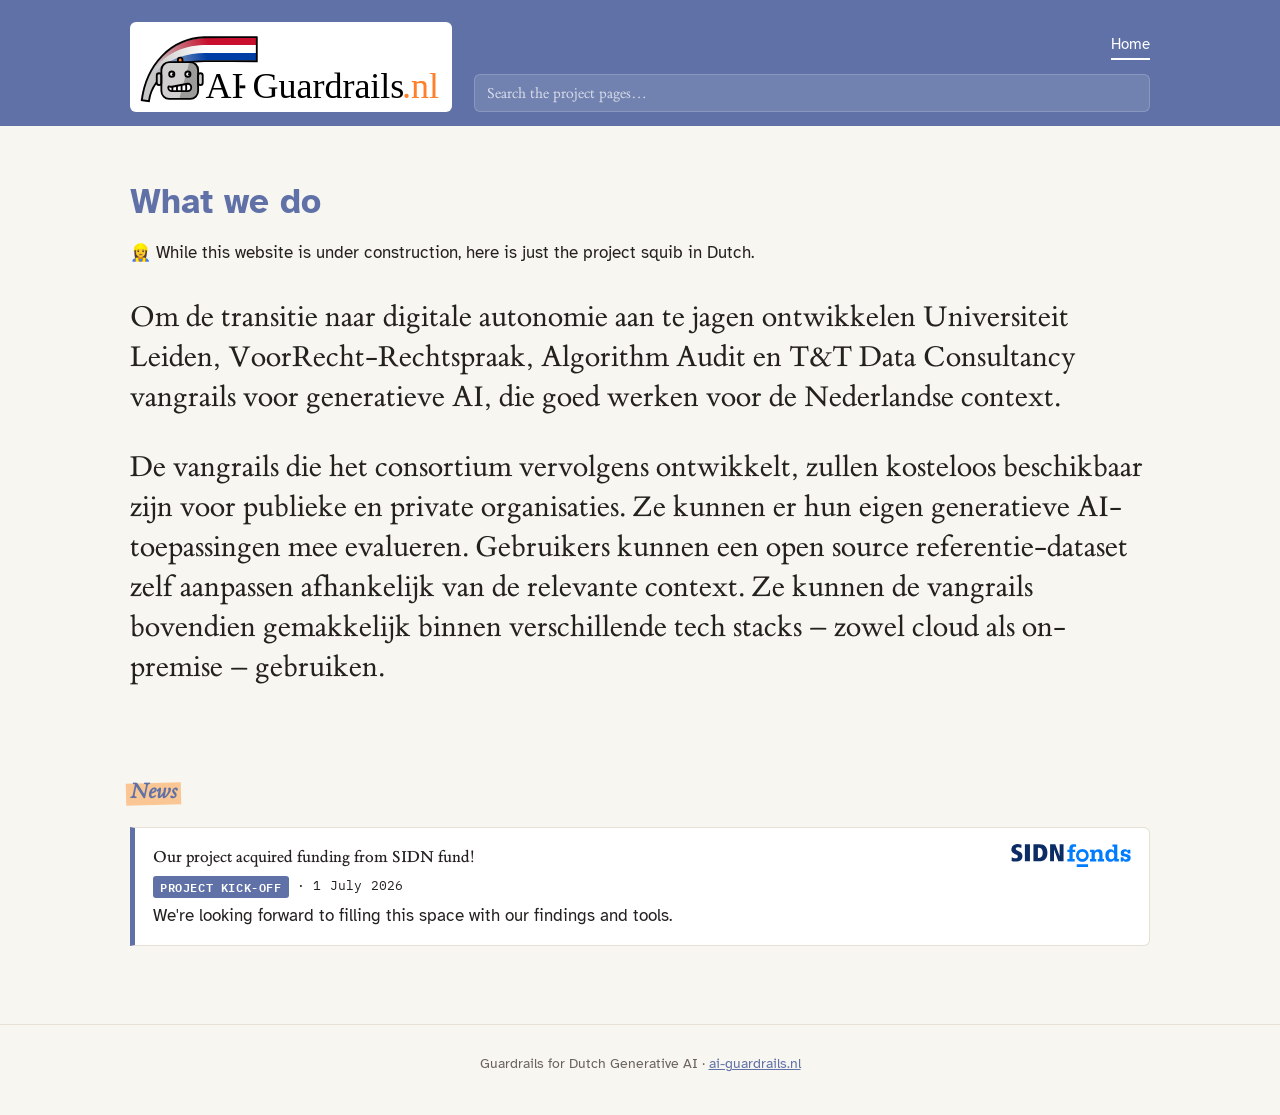
==== index.html @ fc4ebc0b "basic page adapted from humaneai.nl" ====
<!DOCTYPE html>
<html lang="en">
<head>
<meta charset="utf-8">
<meta name="viewport" content="width=device-width, initial-scale=1">
<title>Humane AI Network</title>
<link rel="stylesheet" href="style.css">
</head>
<body>

<header class="site-header">
  <!-- Search is first in the DOM so one Tab reaches it; CSS `order` keeps it
       visually below the nav. (Tab order follows DOM, not visual order.) -->
  <div class="searchbar" role="search">
    <div class="search-field">
      <input type="search" id="search-input" autocomplete="off"
             placeholder="Search the project pages…" aria-label="Search the project pages">
      <span class="scopes" aria-label="Limit search to" hidden>
        <label><input type="checkbox" class="scope" value="news" checked> News</label>
        <label><input type="checkbox" class="scope" value="members" checked> Members</label>
        <label><input type="checkbox" class="scope" value="research" checked> Research</label>
        <label><input type="checkbox" class="scope" value="activities" checked> Activities</label>
      </span>
    </div>
  </div>
  <nav class="nav">
    <a class="brand" href="index.html" aria-label="Humane AI">
      <span class="brand-logo" role="img" aria-label="Guardrails for Dutch Generative AI"></span>
    </a>
        <a href="index.html" aria-current="page">Home</a>
  </nav>
</header>

<div id="search-results" class="results" hidden>
  <div class="results-inner">
    <h2>Search results</h2>
    <p id="search-status" class="results-status" role="status" aria-live="polite"></p>
    <ul class="items" id="search-list"></ul>
  </div>
</div>

<div id="page">
<section class="hero">
  <h1>What we do</h1>
  <p>👷‍♀️ While this website is under construction, here is just the project squib in Dutch.</p>
  <p class="lead">
  Om de transitie naar digitale autonomie aan te jagen ontwikkelen Universiteit Leiden, VoorRecht-Rechtspraak, Algorithm Audit en T&T Data Consultancy vangrails voor generatieve AI, die goed werken voor de Nederlandse context.
  </p>
  <p class="lead">
    De vangrails die het consortium vervolgens ontwikkelt, zullen kosteloos beschikbaar zijn voor publieke en private organisaties. Ze kunnen er hun eigen generatieve AI-toepassingen mee evalueren. Gebruikers kunnen een open source referentie-dataset zelf aanpassen afhankelijk van de relevante context. Ze kunnen de vangrails bovendien gemakkelijk binnen verschillende tech stacks – zowel cloud als on-premise – gebruiken.
  </p>
</section>

<main>
  <section>
    <h2>News</h2>
    <ul class="items">
      <li class="card" data-keywords="SIDN, funding, project, vangrails, kick-off, start">
        <div class="item-body">
          <h3><a href="https://www.sidnfonds.nl/projecten/vangrails-voor-nederlandse-generatieve-ai">Our project acquired funding from SIDN fund!</a></h3>
          <p class="meta"><span class="tag">Project kick-off</span> &middot; 1 July 2026</p>
          <p class="excerpt">We're looking forward to filling this space with our findings and tools.</p>
        </div>
        <img class="thumb" src="img/events/sidn.svg" alt="">
      </li>
    </ul>
  </section>
</main>
</div>

<footer class="site-footer">
  Guardrails for Dutch Generative AI &middot; <a href="index.html">ai-guardrails.nl</a>
</footer>

<script src="script.js" defer></script>
</body>
</html>
---- style.css ----
/* ==========================================================================
   Fonts
   ========================================================================== */

/* Atkinson Hyperlegible — body sans */
@import url('https://fonts.googleapis.com/css2?family=Atkinson+Hyperlegible:wght@400;700&display=swap');

/* IBM Plex Mono — mono, used for accented small text (tags, meta) */
@import url('https://fonts.googleapis.com/css2?family=IBM+Plex+Mono:wght@400;600&display=swap');

/* ETBembo — Roman, lining figures (default running text / headings) */
@font-face {
  font-family: "ETBembo";
  src:
    url("fonts/ETBembo-RomanLF.woff2") format("woff2"),
    url("fonts/ETBembo-RomanLF.woff") format("woff"),
    url("fonts/ETBembo-RomanLF.otf") format("opentype");
  font-style: normal;
  font-weight: 400;
  font-display: swap;
}


@font-face {
  font-family: "ETBembo";
  src:
    url("fonts/ETBembo-SemiBoldOSF.woff2") format("woff2"),
    url("fonts/ETBembo-SemiBoldOSF.woff") format("woff"),
    url("fonts/ETBembo-SemiBoldOSF.otf") format("opentype");
  font-style: bold;
  font-weight: 600;
  font-display: swap;
}

/* ETBembo Display — Italic display cut */
@font-face {
  font-family: "ETBembo";
  src:
    url("fonts/ETBembo-DisplayItalic.woff2") format("woff2"),
    url("fonts/ETBembo-DisplayItalic.woff") format("woff"),
    url("fonts/ETBembo-DisplayItalic.otf") format("opentype");
  font-style: italic;
  font-weight: 400;
  font-display: swap;
}

:root {
  /* ---- Palette ---- */
  --purple: #5f71a6;
  --purple-dark: #703404;
  --orange: #fc9f49;
  --plum: #8b4f8f;
  --umber: #a76a55;
  --ochre: #c98a2d;
  --paper: #f8f6f1;
  --ink: #24211f;

  --bg: var(--paper);
  --surface: #ffffff;
  --text: var(--ink);
  --muted: #6b625c;
  --border: #e6e0d5;
  --accent: var(--orange); /* replaces the old neon-lime accent */

  /* ---- Fonts ---- */
  --font-sans: "Atkinson Hyperlegible", system-ui, -apple-system, "Segoe UI", Roboto, Helvetica, Arial, sans-serif;
  --font-serif: "ETBembo", Georgia, serif;
  --font-serif-osf: "ETBembo OSF", Georgia, serif;
  --font-display: "ETBembo Display", Georgia, serif;
  --font-mono: "IBM Plex Mono", ui-monospace, "SFMono-Regular", Menlo, Consolas, monospace;

  /* ---- Header metrics ---- */
  --shell-max: 1060px;
  --shell-pad: 20px;                 /* left/right gutter shared by nav + searchbar */
  --nav-h: 64px;                     /* the menu row */
  --search-gap: 10px;                /* purple between menu row and search field */
  --input-h: 38px;                   /* fixed, so the logo can align to it */
  --search-pad-b: 14px;              /* purple below the search field */
  /* Logo scales continuously with the viewport rather than in breakpoint steps,
     and is anchored by its top edge so it stays put as it shrinks. That top is
     chosen so at full size its bottom lands on the bottom of the search field. */
  --logo-max: 90px;
  --logo-h: clamp(36px, 8.5vw, var(--logo-max));
  --logo-ar: 3.5762;                 /* 410.53 / 114.8 */
  --logo-w: calc(var(--logo-h) * var(--logo-ar));
  --logo-gutter: calc(var(--logo-w) + 22px);   /* space the logo claims on the left */
  --logo-top: calc(var(--nav-h) + var(--search-gap) + var(--input-h)
                   - var(--logo-max));         /* = 22px */
}

* { box-sizing: border-box; }

html { scroll-behavior: smooth; }

body {
  margin: 0;
  background: var(--bg);
  color: var(--text);
  font-family: var(--font-sans);
  font-size: 17px;
  line-height: 1.6;
}

a { color: var(--purple); }

/* ---------- Header / nav ---------- */
.site-header {
  background: var(--purple);
  color: #fff;
  position: sticky;
  top: 0;
  z-index: 10;
  display: flex;
  flex-direction: column;
}
.searchbar { order: 1; }   /* visually below the nav, though first in the DOM */
.nav {
  width: 100%;
  max-width: var(--shell-max);
  margin: 0 auto;
  height: var(--nav-h);
  padding: 0 var(--shell-pad) 4px calc(var(--shell-pad) + var(--logo-gutter));
  display: flex;
  flex-wrap: wrap;
  justify-content: flex-end;
  /* Links sit low in the row rather than centred in it: the logo hangs well
     below the row, so bottom-aligning puts them nearer its middle. */
  align-items: flex-end;
  gap: 12px 22px;
}
/* The logo is taller than the nav row, so it is taken out of flow and pinned by
   its top-left corner, hanging across both header rows. Out of flow it is also
   exactly its own size, so the link's clickable box matches the image (a margin
   used to add 12px on top); .nav and .searchbar keep clear of it with matching
   left padding. */
.brand {
  position: absolute;
  left: max(var(--shell-pad), calc(50% - var(--shell-max) / 2 + var(--shell-pad)));
  top: var(--logo-top);
  display: flex;
  align-items: center;
}
.brand-logo {
  display: block;
  height: var(--logo-h);
  width: var(--logo-w);
  box-sizing: border-box;
  background-color: #fff;
  background-image: url("img/logo.svg");
  background-repeat: no-repeat;
  background-position: center;
  background-size: contain;
  border-radius: 6px;
  /* Proportional to the logo, so the white box scales with it rather than
     snapping at a breakpoint (4px/10px at the full 90px height). */
  padding: calc(var(--logo-h) * 0.045) calc(var(--logo-h) * 0.11);
}
.nav a:not(.brand) {
  color: #e9def9;
  text-decoration: none;
  font-size: 0.95rem;
  padding-bottom: 2px;
  border-bottom: 2px solid transparent;
}
.nav a:not(.brand):hover { color: #fff; }
.nav a[aria-current="page"] {
  color: #fff;
  border-bottom-color: #fff;
}

/* ---------- Layout ---------- */
main {
  max-width: 1060px;
  margin: 0 auto;
  padding: 24px 20px 64px;
}
.hero {
  max-width: 1060px;
  margin: 0 auto;
  padding: 56px 20px 8px;
}
.hero h1 {
  font-family: var(--font-sans-serif);
  color: var(--purple);
  font-size: 2.2rem;
  margin: 0 0 0.4em;
  line-height: 1.15;
}
.lead {
  font-size: 1.88rem;
  line-height: 2.5rem;
  color: var(--text);
  font-family: var(--font-serif);

}

h2 {
  font-family: var(--font-serif);
  color: var(--purple);
  font-style: italic;
  font-size: 1.4rem;
  margin: 2.4em 0 0.8em;
}
section:first-of-type h2 { margin-top: 1.1em; }

/* Fake highlighter marker behind section headings */
h2 {
  position: relative;
  z-index: 0;
  display: inline-block;
}
h2::before {
  content: "";
  position: absolute;
  z-index: -1;
  left: -0.18em;
  right: -0.18em;
  bottom: 0.18em;
  height: 1em;
  background: var(--accent);
  opacity: 0.55;
  transform: rotate(-1.4deg);
}

/* ---------- News / item lists ---------- */
.items { list-style: none; margin: 0; padding: 0; }
.items li {
  display: flex;
  gap: 16px;
  align-items: flex-start;
  background: var(--surface);
  border: 1px solid var(--border);
  border-left: 5px solid var(--purple);
  border-radius: 0px 6px 6px 0px;
  padding: 16px 18px;
  margin-bottom: 14px;
}
.thumb {
  width: 120px;
  height: auto;
  object-fit: contain;
  border-radius: 6px;
  flex-shrink: 0;
}
.thumb.avatar {        /* square headshots, shown as round portraits */
  width: 100px;
  height: 100px;
  border-radius: 50%;
}
.item-body { flex: 1; min-width: 0; }
.item-body > :first-child { margin-top: 0; }

/* Clickable tiles */
.items li.card {
  cursor: pointer;
  transition: border-color 0.15s, box-shadow 0.15s;
}
.items li.card:hover {
  border-left-color: var(--purple-dark);
  box-shadow: 0 2px 12px rgba(107, 63, 160, 0.12);
}
/* Tiles without a detail URL: not a link, so no pointer/hover affordance */
.items li.card:not([data-href]) { cursor: default; }
.items li.card:not([data-href]):hover {
  border-left-color: var(--purple);
  box-shadow: none;
}

/* Excerpt: clamped to two lines; click to reveal the rest, but only when there
   is a rest to reveal — script.js adds .expandable to the ones that overflow. */
.excerpt {
  margin: 6px 0 0;
  display: -webkit-box;
  -webkit-box-orient: vertical;
  -webkit-line-clamp: 2;
  line-clamp: 2;
  overflow: hidden;
}
.excerpt.expandable { cursor: pointer; }
.excerpt.expanded {
  display: block;
  -webkit-line-clamp: unset;
  overflow: visible;
}
.items h3 {
  font-family: var(--font-serif);
  margin: 0 0 4px;
  font-size: 1.05rem;
}
.items h3 a { color: inherit; text-decoration: none; }
.items h3 a:hover { text-decoration: underline; }

/* Accented small text: tag badges + meta lines, set in mono for a
   deliberate "label" contrast against the serif/sans body text */
.tag {
  display: inline-block;
  font-family: var(--font-mono);
  font-size: 0.72rem;
  font-weight: 600;
  letter-spacing: 0.6px;
  text-transform: uppercase;
  color: #fff;
  background: var(--purple);
  border-radius: 3px;
  padding: 2px 7px;
  vertical-align: middle;
}
.meta {
  font-family: var(--font-mono);
  color: var(--muted);
  font-size: 0.82rem;
  letter-spacing: 0.2px;
  margin: 0 0 6px;
}
.items p { margin: 4px 0 0; color: var(--text); }

/* ---------- Institution logo grid ---------- */
.logos {
  list-style: none;
  margin: 0;
  padding: 0;
  display: grid;
  grid-template-columns: repeat(auto-fill, minmax(210px, 1fr));
  gap: 12px;
  align-items: center;
}
.logos li {
  background: var(--surface);
  border: 1px solid var(--border);
  border-radius: 8px;
  padding: 10px 14px;
  text-align: center;
}
.logos a {
  display: flex;
  align-items: center;
  justify-content: center;
}
.logos img {
  max-width: 100%;
  max-height: 170px;
  width: auto;
  height: auto;
}

/* ---------- Search ---------- */
[hidden] { display: none !important; }   /* let `hidden` win over flex/grid */

/* Sits in the row below the nav, but starts clear of the overhanging logo and
   runs to the same right gutter as the nav links. */
.searchbar {
  width: 100%;
  max-width: var(--shell-max);
  margin: var(--search-gap) auto 0;
  padding: 0 var(--shell-pad) var(--search-pad-b)
             calc(var(--shell-pad) + var(--logo-gutter));
  display: flex;
  justify-content: flex-end;
}
.search-field {
  width: 100%;
}
#search-input {
  font-family: var(--font-serif);
  width: 100%;
  height: var(--input-h);
  font-size: 0.95rem;
  padding: 8px 12px;
  border: 1px solid rgba(255, 255, 255, 0.18);
  border-radius: 6px;
  background: rgba(255, 255, 255, 0.12);   /* slightly lighter purple at rest */
  color: #fff;
  transition: background 0.15s, color 0.15s, border-color 0.15s;
}
#search-input::placeholder { color: rgba(255, 255, 255, 0.7); }
.search-field { position: relative; }
/* "engaged" = has text, or focus is within the bar (JS toggles .active) → light purple */
.searchbar.active #search-input,
#search-input:focus {
  outline: none;
  background: #ecdff5;
  color: var(--text);
  border-color: #ecdff5;
}
.searchbar.active #search-input::placeholder,
#search-input:focus::placeholder { color: var(--muted); }

.results-inner {
  max-width: 1060px;
  margin: 0 auto;
  padding: 40px 20px 64px;
}
.results-inner h2 { margin-top: 0; }

/* Scope checkboxes overlaid on the right of the search field; revealed once the
   field is engaged (see .searchbar.active), and they stay while you use it. */
.scopes {
  position: absolute;
  top: 50%;
  right: 10px;
  transform: translateY(-50%);
  display: none;
  flex-wrap: nowrap;
  gap: 0 14px;
  font-family: var(--font-mono);
  font-size: 0.62rem;
  color: var(--muted);
  --fits: 1;   /* read by script.js; cleared at the stacking breakpoint */
}
.searchbar.active .scopes { display: flex; }
.scopes label {
  display: inline-flex;
  align-items: center;
  gap: 2px;
  cursor: pointer;
  white-space: nowrap;
}
.scopes input {
  accent-color: var(--accent);
  width: 11px;
  height: 11px;
  margin: 0;
}

.results-status {
  font-family: var(--font-mono);
  color: var(--muted);
  font-size: 0.85rem;
  margin: 0 0 14px;
}

/* ---------- Footer ---------- */
.site-footer {
  border-top: 1px solid var(--border);
  color: var(--muted);
  font-size: 0.85rem;
  text-align: center;
  padding: 28px 20px 40px;
}

/* Once the shrinking logo leaves the menu too little room beside it, stop
   shrinking and stack instead: logo, then menu, then search field. */
@media (max-width: 750px) {
  :root { --logo-h: min(64px, 17vw); }   /* continuous with 8.5vw at 750px */
  .nav {
    height: auto;
    /* Same top offset as the pinned logo, so it does not shift on snapping. */
    padding: var(--logo-top) var(--shell-pad) 12px;
    justify-content: flex-start;
    row-gap: 10px;
  }
  .brand {
    position: static;
    flex: 0 0 100%;   /* own line, so the menu wraps below rather than beside */
  }
  .searchbar {
    margin-top: 0;
    padding-left: var(--shell-pad);
    justify-content: flex-start;   /* left edge under the logo, like the menu */
  }
  /* No wider than it was just before the snap (750px viewport, 64px logo). */
  .search-field { max-width: 460px; }
  /* Stacked means cramped: drop the scope checkboxes. `--fits: 0` tells
     script.js, which then searches everything — a hidden filter must never
     quietly narrow the results. */
  .scopes,
  .searchbar.active .scopes { display: none; }
  .scopes { --fits: 0; }
}

@media (max-width: 520px) {
  .hero h1 { font-size: 1.7rem; }
  .items li { flex-direction: column; }
  .thumb { width: 100%; height: 140px; }
}
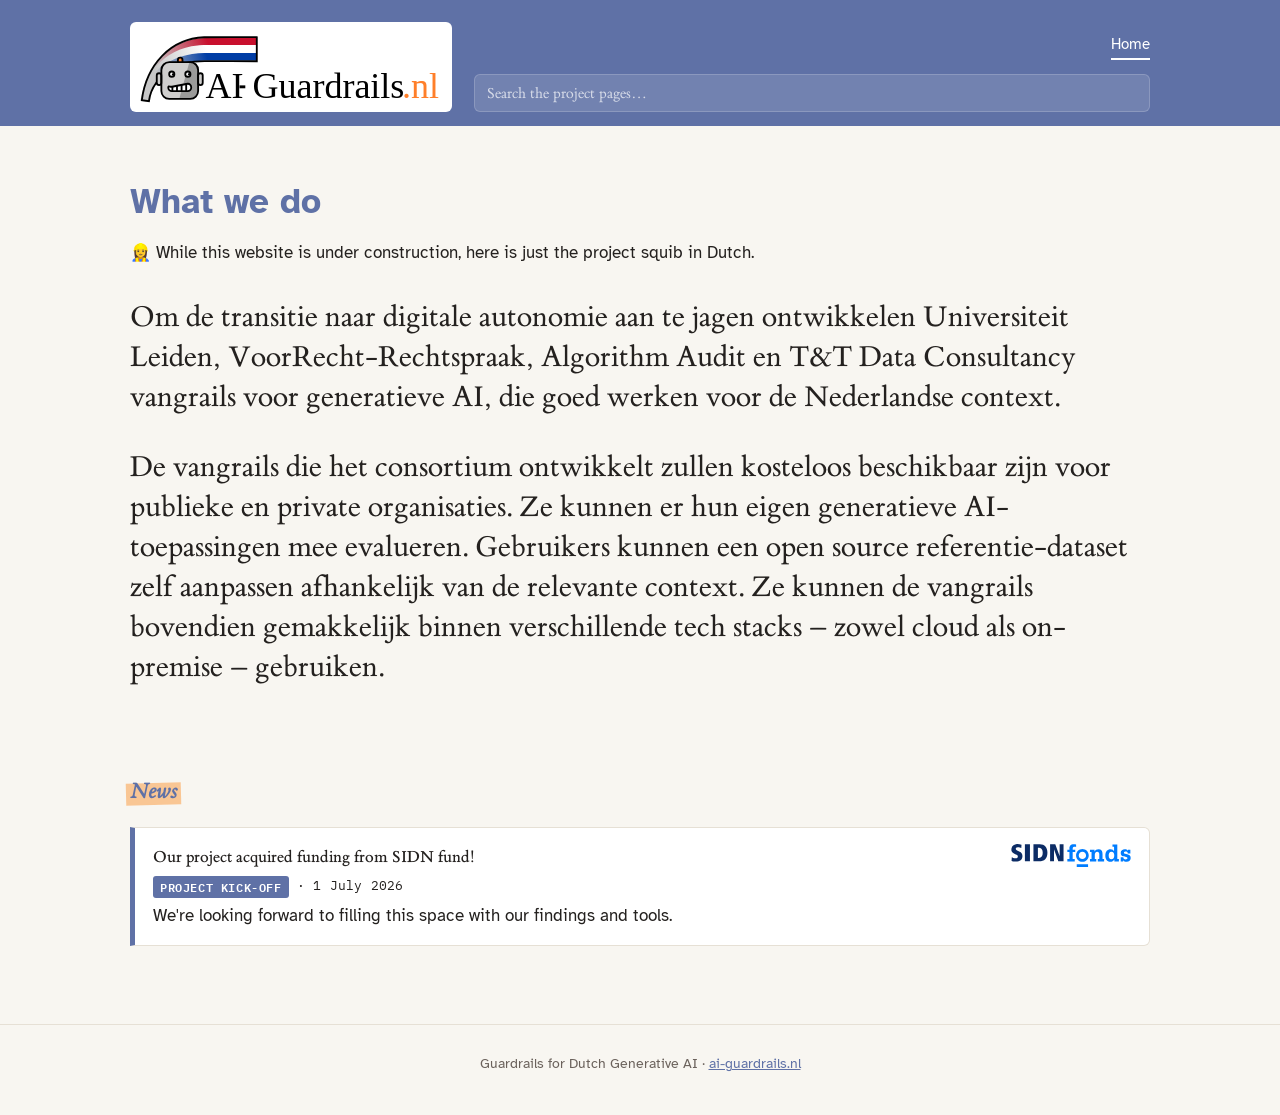
==== commit 088bc8ee: "basic page adapted from humaneai.nl" ====
--- a/index.html
+++ b/index.html
@@ -3,7 +3,7 @@
 <head>
 <meta charset="utf-8">
 <meta name="viewport" content="width=device-width, initial-scale=1">
-<title>Humane AI Network</title>
+<title>AI Guardrails for The Netherlands</title>
 <link rel="stylesheet" href="style.css">
 </head>
 <body>
@@ -47,7 +47,7 @@
   Om de transitie naar digitale autonomie aan te jagen ontwikkelen Universiteit Leiden, VoorRecht-Rechtspraak, Algorithm Audit en T&T Data Consultancy vangrails voor generatieve AI, die goed werken voor de Nederlandse context.
   </p>
   <p class="lead">
-    De vangrails die het consortium vervolgens ontwikkelt, zullen kosteloos beschikbaar zijn voor publieke en private organisaties. Ze kunnen er hun eigen generatieve AI-toepassingen mee evalueren. Gebruikers kunnen een open source referentie-dataset zelf aanpassen afhankelijk van de relevante context. Ze kunnen de vangrails bovendien gemakkelijk binnen verschillende tech stacks – zowel cloud als on-premise – gebruiken.
+    De vangrails die het consortium ontwikkelt zullen kosteloos beschikbaar zijn voor publieke en private organisaties. Ze kunnen er hun eigen generatieve AI-toepassingen mee evalueren. Gebruikers kunnen een open source referentie-dataset zelf aanpassen afhankelijk van de relevante context. Ze kunnen de vangrails bovendien gemakkelijk binnen verschillende tech stacks – zowel cloud als on-premise – gebruiken.
   </p>
 </section>
 
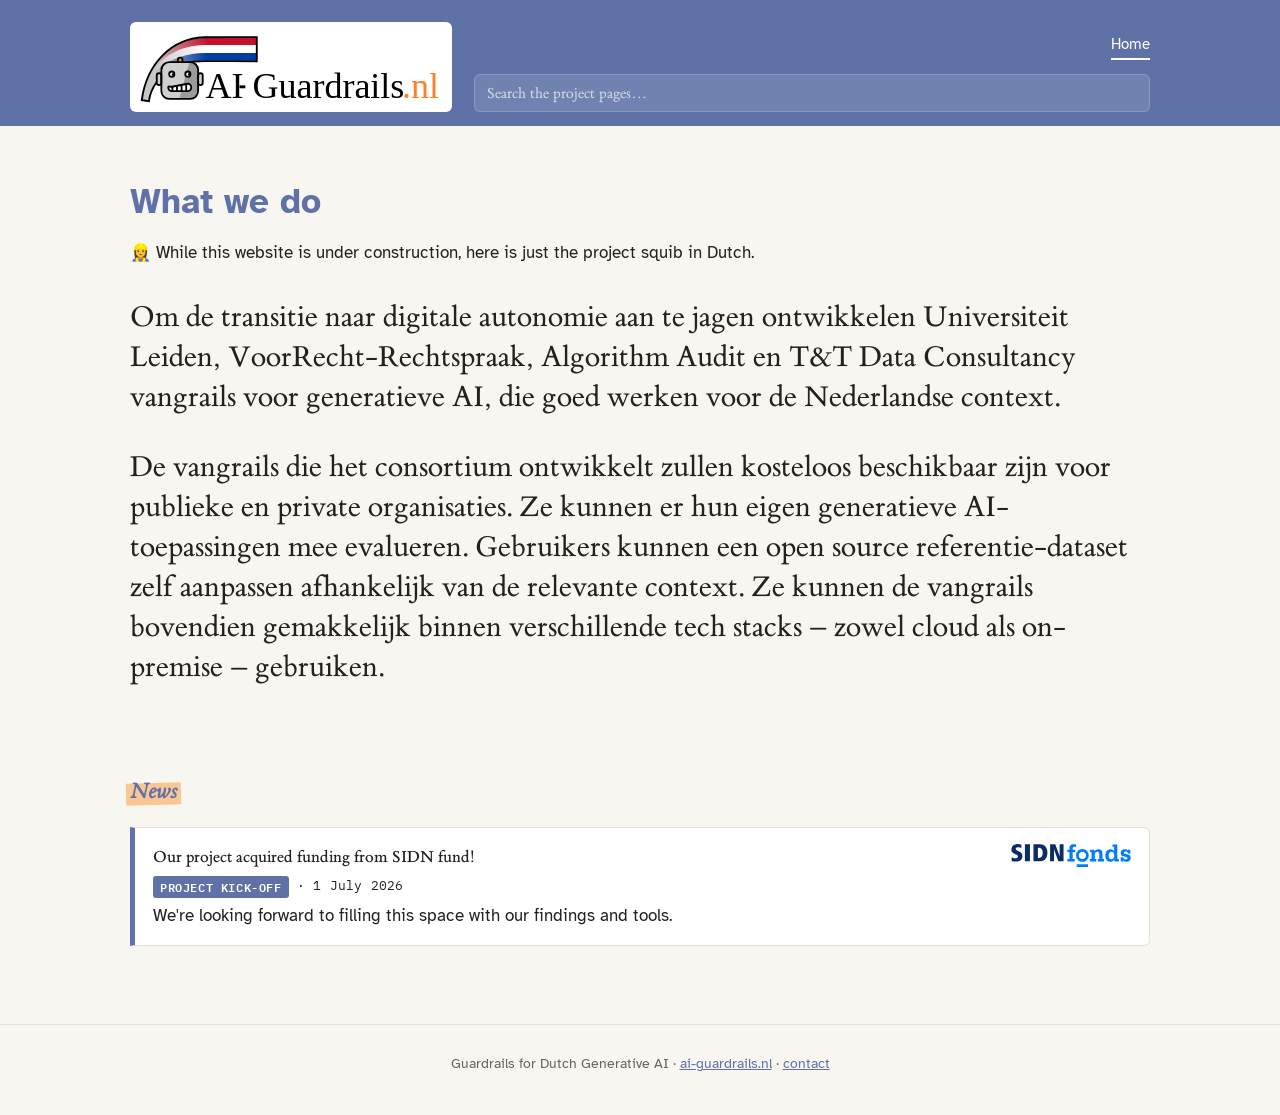
==== commit bedfc100: "add email" ====
--- a/index.html
+++ b/index.html
@@ -69,7 +69,7 @@
 </div>
 
 <footer class="site-footer">
-  Guardrails for Dutch Generative AI &middot; <a href="index.html">ai-guardrails.nl</a>
+  Guardrails for Dutch Generative AI &middot; <a href="index.html">ai-guardrails.nl</a> &middot; <a href="mailto:m.westera@hum.leidenuniv.nl">contact</a>
 </footer>
 
 <script src="script.js" defer></script>
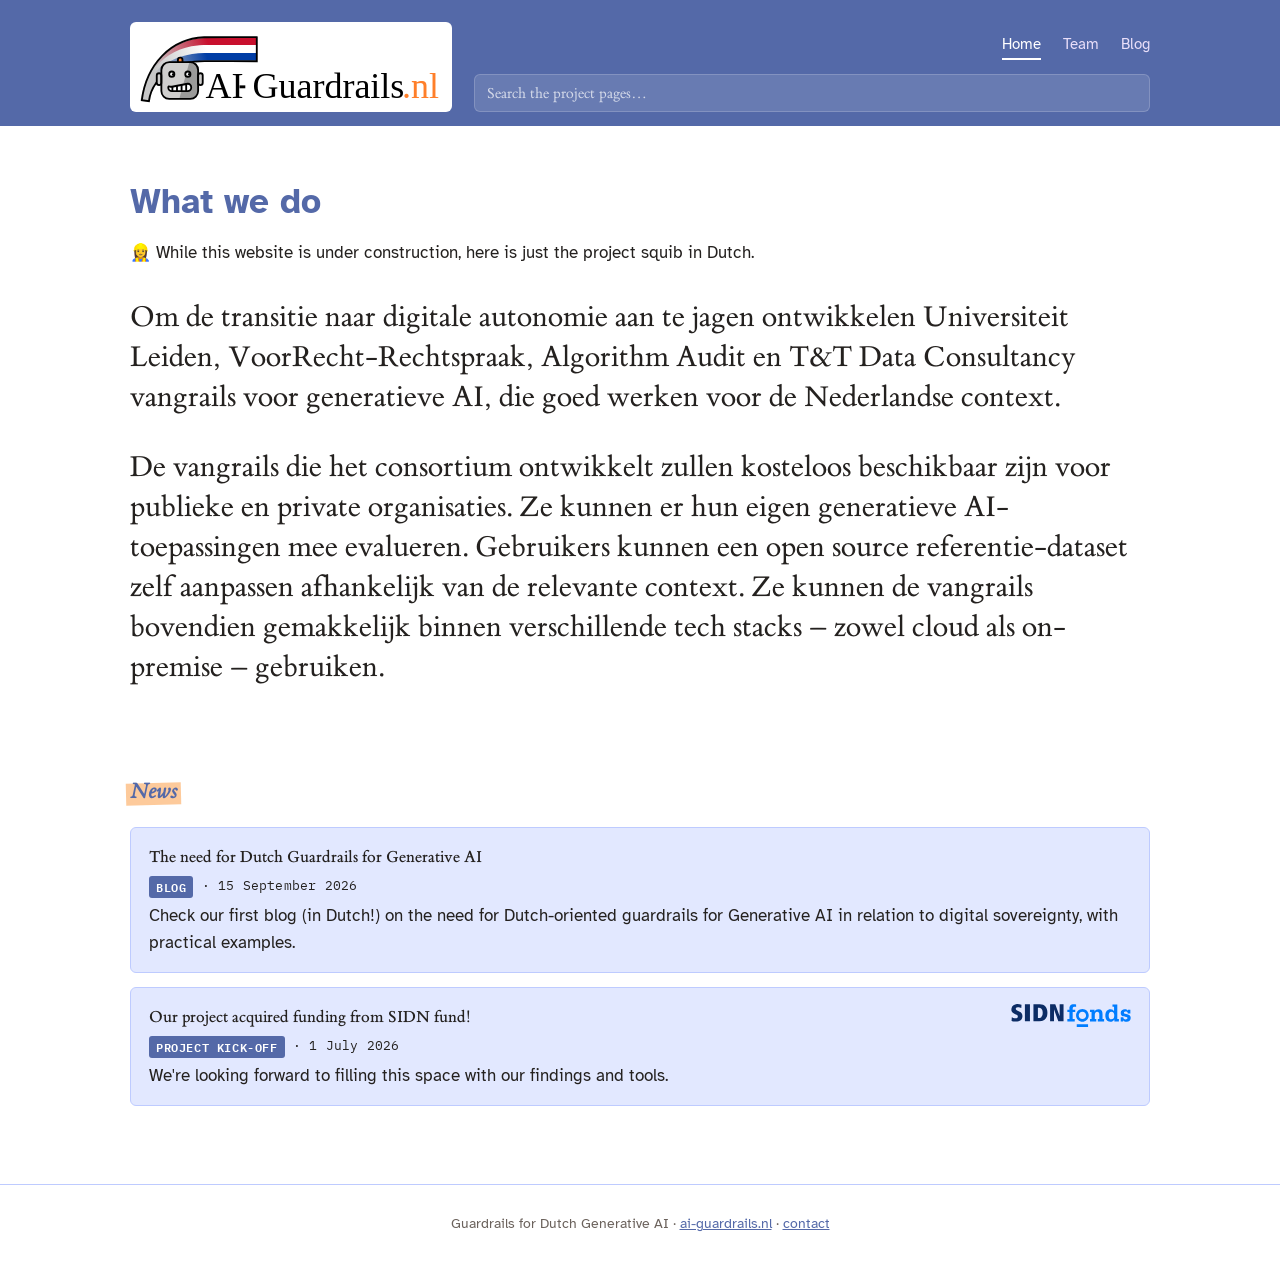
==== commit 96c840fc: "add content; switch to jinja2" ====
--- a/index.html
+++ b/index.html
@@ -15,19 +15,22 @@
     <div class="search-field">
       <input type="search" id="search-input" autocomplete="off"
              placeholder="Search the project pages…" aria-label="Search the project pages">
-      <span class="scopes" aria-label="Limit search to" hidden>
+      <span class="scopes" aria-label="Limit search to">
         <label><input type="checkbox" class="scope" value="news" checked> News</label>
-        <label><input type="checkbox" class="scope" value="members" checked> Members</label>
-        <label><input type="checkbox" class="scope" value="research" checked> Research</label>
-        <label><input type="checkbox" class="scope" value="activities" checked> Activities</label>
+        <label><input type="checkbox" class="scope" value="team" checked> Team</label>
+        <label><input type="checkbox" class="scope" value="blog" checked> Blog</label>
+        <label hidden><input type="checkbox" class="scope" value="research" checked> Research</label>
+        <label hidden><input type="checkbox" class="scope" value="activities" checked> Activities</label>
       </span>
     </div>
   </div>
   <nav class="nav">
-    <a class="brand" href="index.html" aria-label="Humane AI">
+    <a class="brand" href="index.html" aria-label="Guardrails for Dutch Generative AI">
       <span class="brand-logo" role="img" aria-label="Guardrails for Dutch Generative AI"></span>
     </a>
-        <a href="index.html" aria-current="page">Home</a>
+    <a href="index.html" aria-current="page">Home</a>
+    <a href="team.html" >Team</a>
+    <a href="blog.html">Blog</a>
   </nav>
 </header>
 
@@ -40,11 +43,12 @@
 </div>
 
 <div id="page">
+
 <section class="hero">
   <h1>What we do</h1>
   <p>👷‍♀️ While this website is under construction, here is just the project squib in Dutch.</p>
   <p class="lead">
-  Om de transitie naar digitale autonomie aan te jagen ontwikkelen Universiteit Leiden, VoorRecht-Rechtspraak, Algorithm Audit en T&T Data Consultancy vangrails voor generatieve AI, die goed werken voor de Nederlandse context.
+  Om de transitie naar digitale autonomie aan te jagen ontwikkelen Universiteit Leiden, VoorRecht-Rechtspraak, Algorithm Audit en T&amp;T Data Consultancy vangrails voor generatieve AI, die goed werken voor de Nederlandse context.
   </p>
   <p class="lead">
     De vangrails die het consortium ontwikkelt zullen kosteloos beschikbaar zijn voor publieke en private organisaties. Ze kunnen er hun eigen generatieve AI-toepassingen mee evalueren. Gebruikers kunnen een open source referentie-dataset zelf aanpassen afhankelijk van de relevante context. Ze kunnen de vangrails bovendien gemakkelijk binnen verschillende tech stacks – zowel cloud als on-premise – gebruiken.
@@ -55,17 +59,29 @@
   <section>
     <h2>News</h2>
     <ul class="items">
-      <li class="card" data-keywords="SIDN, funding, project, vangrails, kick-off, start">
+      
+      <li class="card" data-href="blog-2026-09-15-project.html">
+        <div class="item-body">
+          <h3><a href="blog-2026-09-15-project.html">The need for Dutch Guardrails for Generative AI</a></h3>
+          <p class="meta"><span class="tag">Blog</span> &middot; 15 September 2026</p>
+          <p class="excerpt">Check our first blog (in Dutch!) on the need for Dutch-oriented guardrails for Generative AI in relation to digital sovereignty, with practical examples.</p>
+        </div>
+        
+      </li>
+      
+      <li class="card" data-href="https://www.sidnfonds.nl/projecten/vangrails-voor-nederlandse-generatieve-ai">
         <div class="item-body">
           <h3><a href="https://www.sidnfonds.nl/projecten/vangrails-voor-nederlandse-generatieve-ai">Our project acquired funding from SIDN fund!</a></h3>
           <p class="meta"><span class="tag">Project kick-off</span> &middot; 1 July 2026</p>
-          <p class="excerpt">We're looking forward to filling this space with our findings and tools.</p>
+          <p class="excerpt">We&#39;re looking forward to filling this space with our findings and tools.</p>
         </div>
         <img class="thumb" src="img/events/sidn.svg" alt="">
       </li>
+      
     </ul>
   </section>
 </main>
+
 </div>
 
 <footer class="site-footer">
@@ -74,4 +90,4 @@
 
 <script src="script.js" defer></script>
 </body>
-</html>
+</html>
--- a/style.css
+++ b/style.css
@@ -46,20 +46,20 @@
 
 :root {
   /* ---- Palette ---- */
-  --purple: #5f71a6;
+  --purple: #5469a8;
   --purple-dark: #703404;
   --orange: #fc9f49;
   --plum: #8b4f8f;
   --umber: #a76a55;
   --ochre: #c98a2d;
-  --paper: #f8f6f1;
+  --paper: #ffffff;
   --ink: #24211f;
 
   --bg: var(--paper);
-  --surface: #ffffff;
+  --surface: #e2e8ff;
   --text: var(--ink);
   --muted: #6b625c;
-  --border: #e6e0d5;
+  --border: #becbff;
   --accent: var(--orange); /* replaces the old neon-lime accent */
 
   /* ---- Fonts ---- */
@@ -230,8 +230,8 @@
   align-items: flex-start;
   background: var(--surface);
   border: 1px solid var(--border);
-  border-left: 5px solid var(--purple);
-  border-radius: 0px 6px 6px 0px;
+  /*border-left: 5px solid var(--purple);*/
+  border-radius: 6px 6px 6px 6px;
   padding: 16px 18px;
   margin-bottom: 14px;
 }
@@ -256,13 +256,13 @@
   transition: border-color 0.15s, box-shadow 0.15s;
 }
 .items li.card:hover {
-  border-left-color: var(--purple-dark);
+  /*border-left-color: var(--purple-dark);*/
   box-shadow: 0 2px 12px rgba(107, 63, 160, 0.12);
 }
 /* Tiles without a detail URL: not a link, so no pointer/hover affordance */
 .items li.card:not([data-href]) { cursor: default; }
 .items li.card:not([data-href]):hover {
-  border-left-color: var(--purple);
+  /*border-left-color: var(--purple);*/
   box-shadow: none;
 }
 
@@ -314,6 +314,21 @@
 }
 .items p { margin: 4px 0 0; color: var(--text); }
 
+/* Institution logos set in a lead paragraph: normalised to one height and
+   spread across (nearly) the full column, so they read as a single row. */
+.lead.logo-row {
+  display: flex;
+  flex-wrap: wrap;
+  align-items: center;
+  justify-content: space-between;
+  gap: 14px;
+  max-width: 95%;
+}
+.lead.logo-row img {
+  height: 52px;
+  width: auto;
+}
+
 /* ---------- Institution logo grid ---------- */
 .logos {
   list-style: none;
@@ -344,6 +359,22 @@
 }
 
 /* ---------- Search ---------- */
+/* Tally of matches that fall outside the quoted window. */
+.results .more {
+  font-family: var(--font-mono);
+  font-size: 0.72em;
+  color: var(--muted);
+  white-space: nowrap;
+}
+
+/* Matched terms inside a result snippet. */
+.results mark {
+  background: #ffe9a8;
+  color: inherit;
+  border-radius: 2px;
+  padding: 0 1px;
+}
+
 [hidden] { display: none !important; }   /* let `hidden` win over flex/grid */
 
 /* Sits in the row below the nav, but starts clear of the overhanging logo and
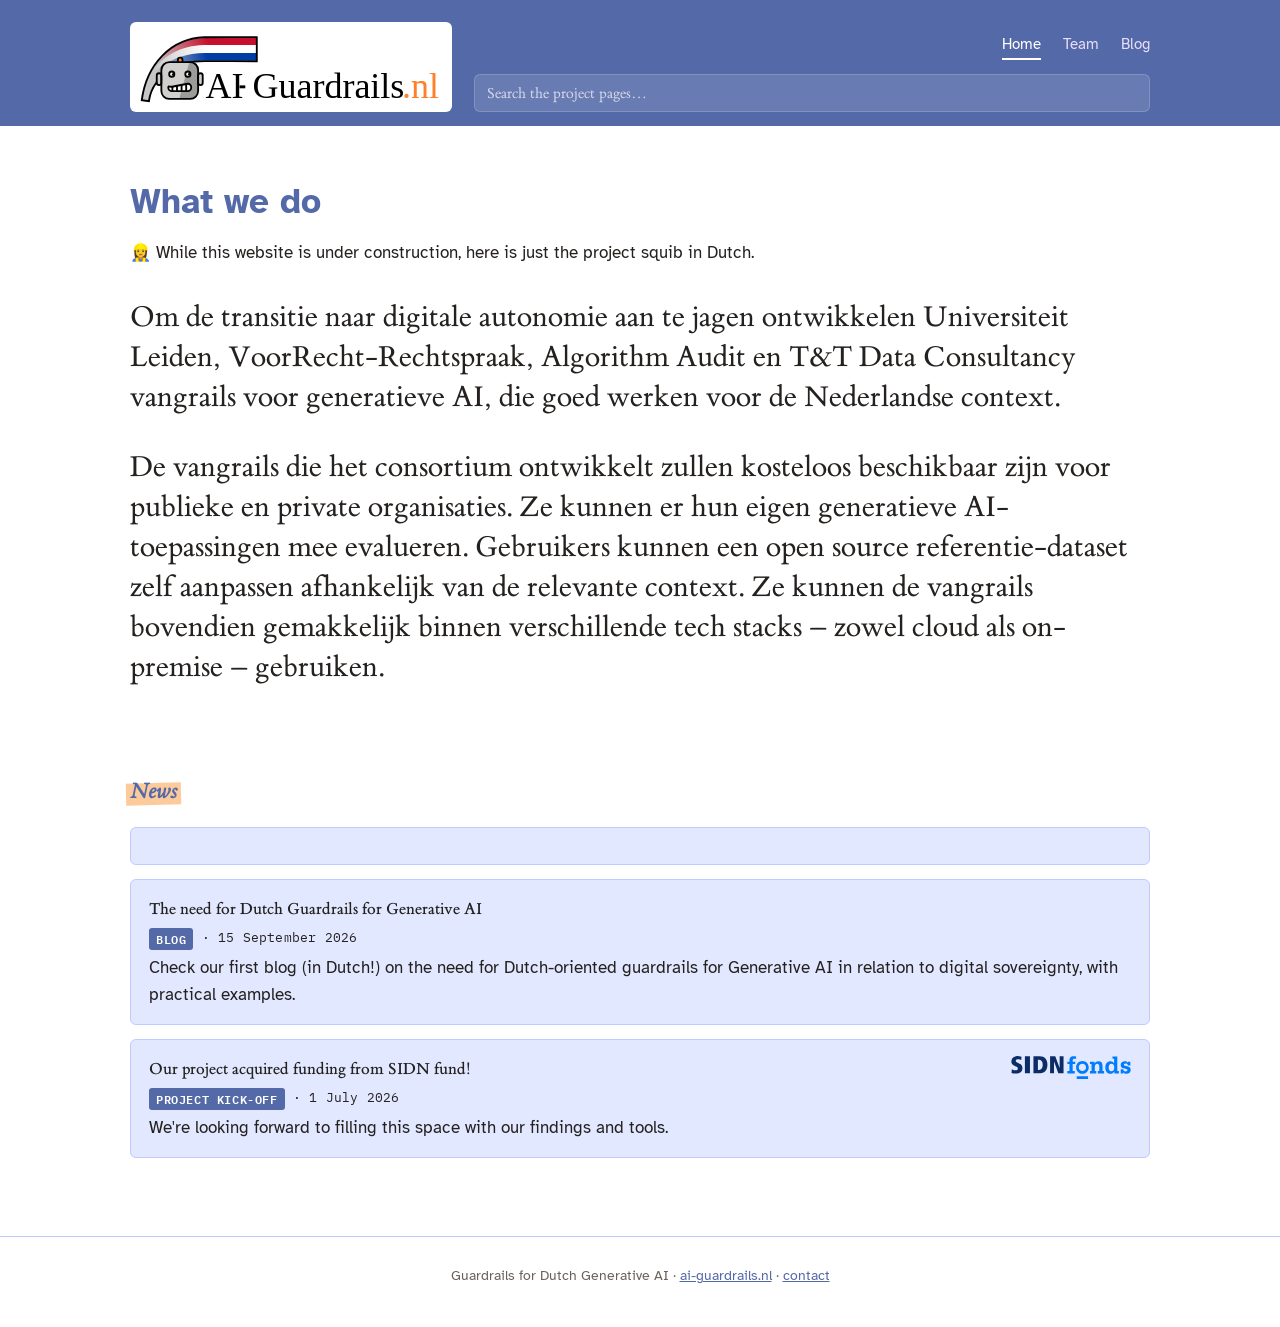
==== commit 696c6b7c: "slechts minieme talige tweaks" ====
--- a/index.html
+++ b/index.html
@@ -60,6 +60,15 @@
     <h2>News</h2>
     <ul class="items">
       
+      <li class="card" data-href="blog-2026_10_09_blog_vangrails.html">
+        <div class="item-body">
+          <h3><a href="blog-2026_10_09_blog_vangrails.html"></a></h3>
+          <p class="meta"></p>
+          <p class="excerpt"></p>
+        </div>
+        
+      </li>
+      
       <li class="card" data-href="blog-2026-09-15-project.html">
         <div class="item-body">
           <h3><a href="blog-2026-09-15-project.html">The need for Dutch Guardrails for Generative AI</a></h3>
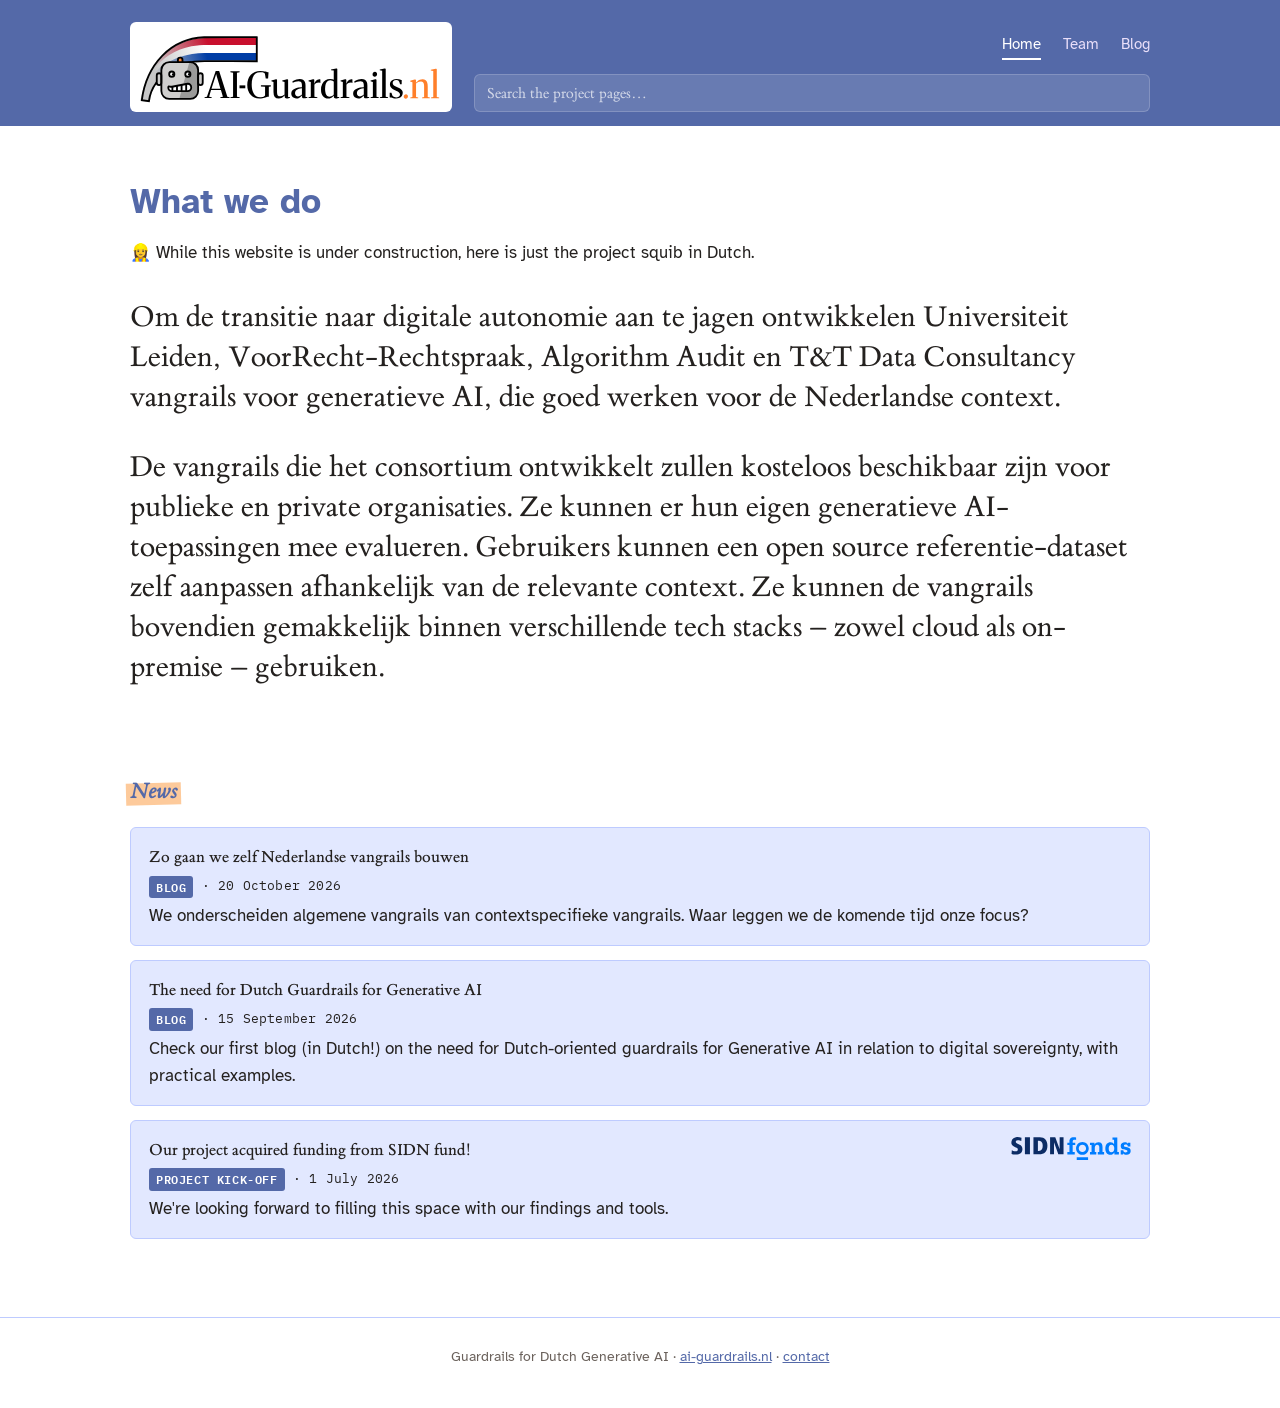
==== commit bd2cb369: "minimale talige tweaks" ====
--- a/index.html
+++ b/index.html
@@ -62,9 +62,9 @@
       
       <li class="card" data-href="blog-2026_10_09_blog_vangrails.html">
         <div class="item-body">
-          <h3><a href="blog-2026_10_09_blog_vangrails.html"></a></h3>
-          <p class="meta"></p>
-          <p class="excerpt"></p>
+          <h3><a href="blog-2026_10_09_blog_vangrails.html">Zo gaan we zelf Nederlandse vangrails bouwen</a></h3>
+          <p class="meta"><span class="tag">Blog</span> &middot; 20 October 2026</p>
+          <p class="excerpt">We onderscheiden algemene vangrails van contextspecifieke vangrails. Waar leggen we de komende tijd onze focus?</p>
         </div>
         
       </li>
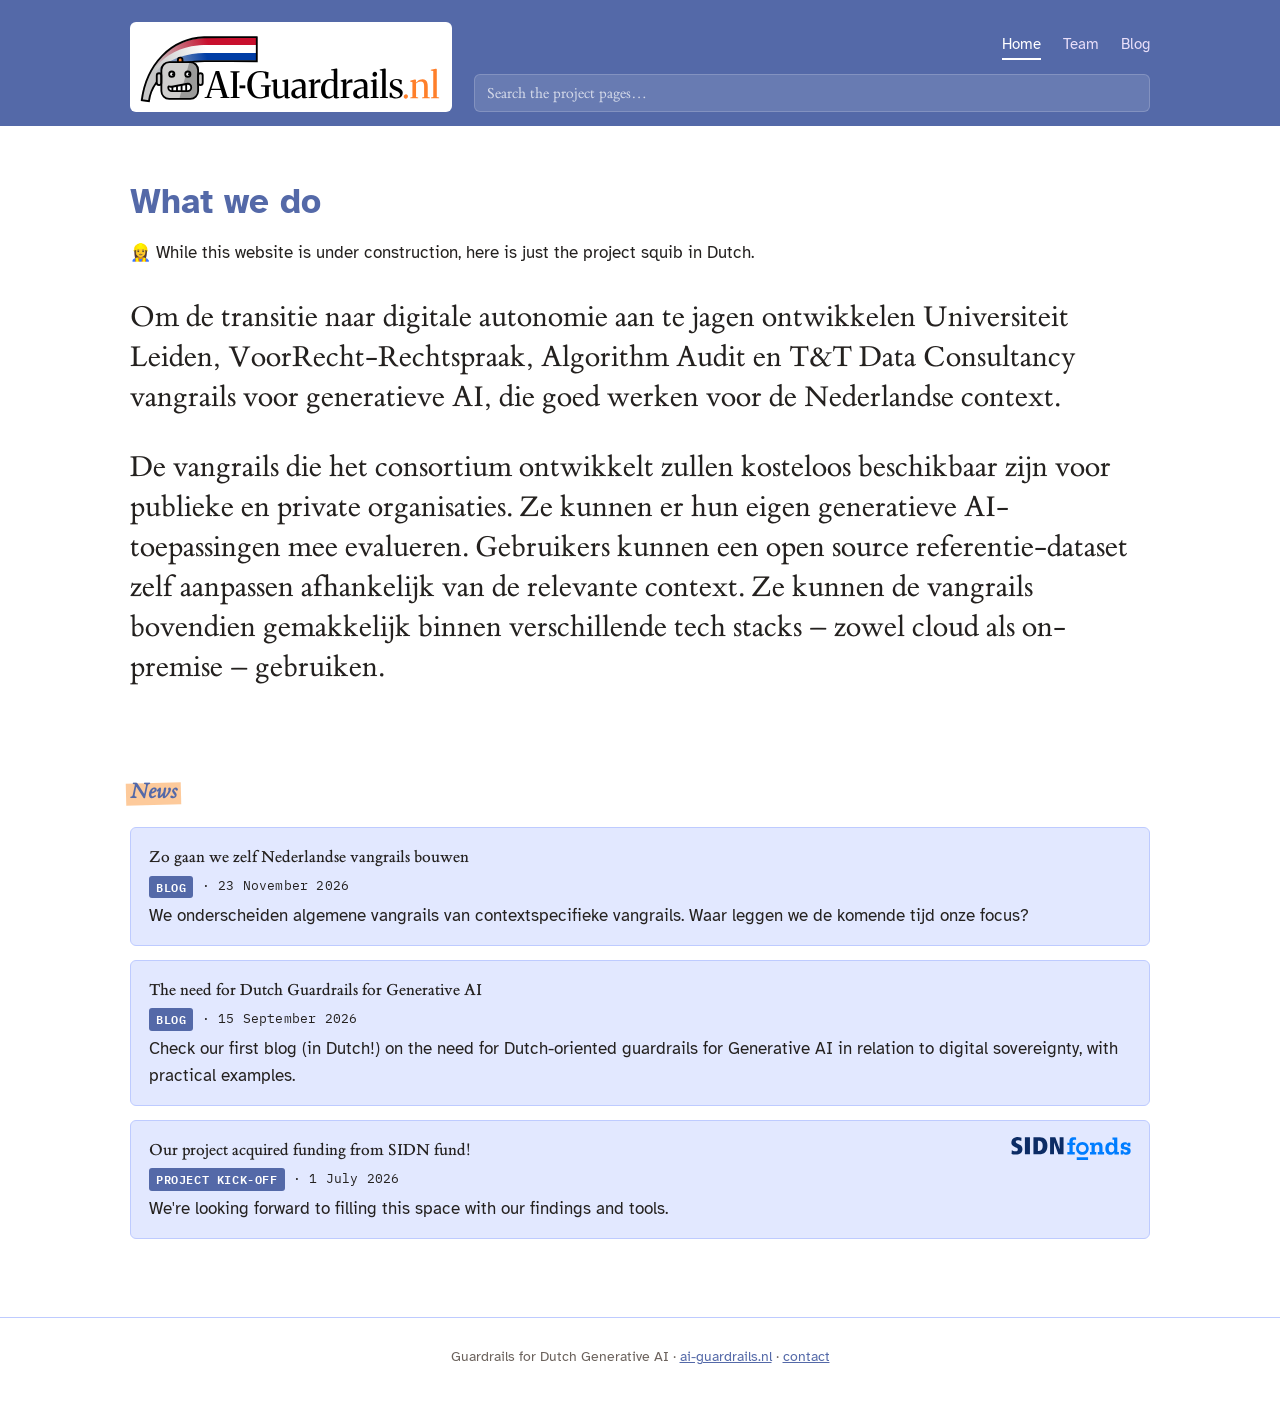
==== commit a9f3426b: "change blog date" ====
--- a/index.html
+++ b/index.html
@@ -60,10 +60,10 @@
     <h2>News</h2>
     <ul class="items">
       
-      <li class="card" data-href="blog-2026_10_09_blog_vangrails.html">
+      <li class="card" data-href="blog-2026_11-23_blog_vangrails.html">
         <div class="item-body">
-          <h3><a href="blog-2026_10_09_blog_vangrails.html">Zo gaan we zelf Nederlandse vangrails bouwen</a></h3>
-          <p class="meta"><span class="tag">Blog</span> &middot; 20 October 2026</p>
+          <h3><a href="blog-2026_11-23_blog_vangrails.html">Zo gaan we zelf Nederlandse vangrails bouwen</a></h3>
+          <p class="meta"><span class="tag">Blog</span> &middot; 23 November 2026</p>
           <p class="excerpt">We onderscheiden algemene vangrails van contextspecifieke vangrails. Waar leggen we de komende tijd onze focus?</p>
         </div>
         
